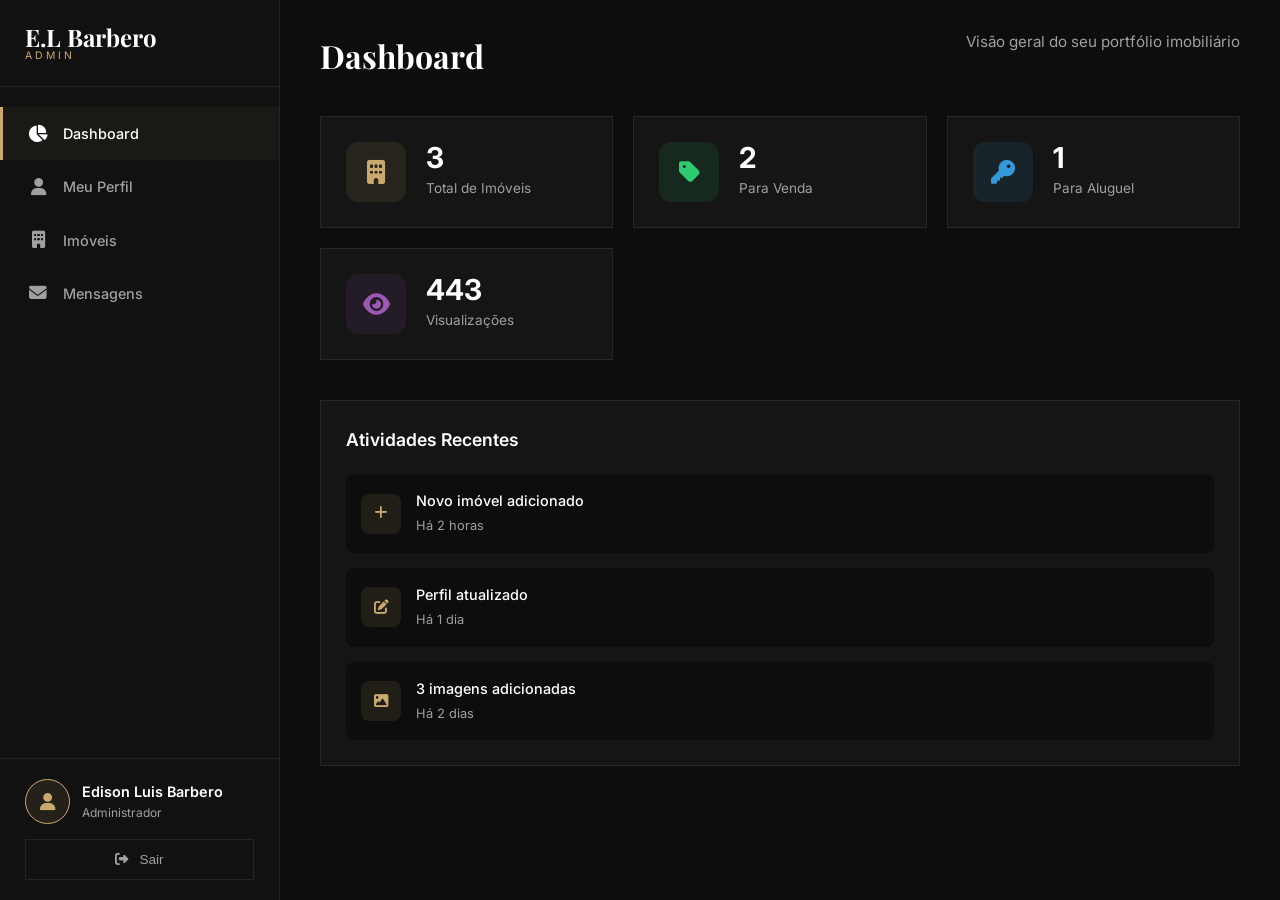
==== adm.html @ b4ef7e0d "Initial commit - E.L Barbero site" ====
<!DOCTYPE html>
<html lang="pt-BR">
<head>
    <meta charset="UTF-8">
    <meta name="viewport" content="width=device-width, initial-scale=1.0">
    <title>Painel Admin | E.L Barbero</title>
    <link rel="preconnect" href="https://fonts.googleapis.com">
    <link rel="preconnect" href="https://fonts.gstatic.com" crossorigin>
    <link href="https://fonts.googleapis.com/css2?family=Playfair+Display:wght@400;500;600;700&family=Inter:wght@300;400;500;600;700&display=swap" rel="stylesheet">
    <link rel="stylesheet" href="https://cdnjs.cloudflare.com/ajax/libs/font-awesome/6.5.1/css/all.min.css">
    <link rel="stylesheet" href="adm-styles.css">
</head>
<body>
    <div class="admin-layout">
        <aside class="sidebar">
            <div class="sidebar-header">
                <a href="../index.html" class="logo" target="_blank">
                    <span class="logo-text">E.L Barbero</span>
                    <span class="logo-sub">Admin</span>
                </a>
            </div>
            <nav class="sidebar-nav">
                <a href="#" class="nav-item active" data-section="dashboard">
                    <i class="fas fa-chart-pie"></i>
                    <span>Dashboard</span>
                </a>
                <a href="#" class="nav-item" data-section="perfil">
                    <i class="fas fa-user"></i>
                    <span>Meu Perfil</span>
                </a>
                <a href="#" class="nav-item" data-section="imoveis">
                    <i class="fas fa-building"></i>
                    <span>Imóveis</span>
                </a>
                <a href="#" class="nav-item" data-section="contato">
                    <i class="fas fa-envelope"></i>
                    <span>Mensagens</span>
                </a>
            </nav>
            <div class="sidebar-footer">
                <div class="user-info">
                    <div class="user-avatar">
                        <i class="fas fa-user"></i>
                    </div>
                    <div class="user-details">
                        <span class="user-name">Edison Luis Barbero</span>
                        <span class="user-role">Administrador</span>
                    </div>
                </div>
                <button class="logout-btn" id="logoutBtn">
                    <i class="fas fa-sign-out-alt"></i>
                    <span>Sair</span>
                </button>
            </div>
        </aside>

        <main class="main-content">
            <!-- Dashboard Section -->
            <section id="dashboard" class="admin-section active">
                <div class="section-header">
                    <h1>Dashboard</h1>
                    <p>Visão geral do seu portfólio imobiliário</p>
                </div>
                <div class="stats-grid">
                    <div class="stat-card">
                        <div class="stat-icon" style="background: rgba(201, 169, 110, 0.1); color: #c9a96e;">
                            <i class="fas fa-building"></i>
                        </div>
                        <div class="stat-info">
                            <span class="stat-value" id="totalImoveis">0</span>
                            <span class="stat-label">Total de Imóveis</span>
                        </div>
                    </div>
                    <div class="stat-card">
                        <div class="stat-icon" style="background: rgba(46, 204, 113, 0.1); color: #2ecc71;">
                            <i class="fas fa-tag"></i>
                        </div>
                        <div class="stat-info">
                            <span class="stat-value" id="imoveisVenda">0</span>
                            <span class="stat-label">Para Venda</span>
                        </div>
                    </div>
                    <div class="stat-card">
                        <div class="stat-icon" style="background: rgba(52, 152, 219, 0.1); color: #3498db;">
                            <i class="fas fa-key"></i>
                        </div>
                        <div class="stat-info">
                            <span class="stat-value" id="imoveisAluguel">0</span>
                            <span class="stat-label">Para Aluguel</span>
                        </div>
                    </div>
                    <div class="stat-card">
                        <div class="stat-icon" style="background: rgba(155, 89, 182, 0.1); color: #9b59b6;">
                            <i class="fas fa-eye"></i>
                        </div>
                        <div class="stat-info">
                            <span class="stat-value" id="totalVisualizacoes">0</span>
                            <span class="stat-label">Visualizações</span>
                        </div>
                    </div>
                </div>
                <div class="recent-activity">
                    <h2>Atividades Recentes</h2>
                    <div class="activity-list" id="activityList">
                        <div class="activity-item">
                            <div class="activity-icon"><i class="fas fa-plus"></i></div>
                            <div class="activity-content">
                                <p>Novo imóvel adicionado</p>
                                <span>Há 2 horas</span>
                            </div>
                        </div>
                        <div class="activity-item">
                            <div class="activity-icon"><i class="fas fa-edit"></i></div>
                            <div class="activity-content">
                                <p>Perfil atualizado</p>
                                <span>Há 1 dia</span>
                            </div>
                        </div>
                        <div class="activity-item">
                            <div class="activity-icon"><i class="fas fa-image"></i></div>
                            <div class="activity-content">
                                <p>3 imagens adicionadas</p>
                                <span>Há 2 dias</span>
                            </div>
                        </div>
                    </div>
                </div>
            </section>

            <!-- Perfil Section -->
            <section id="perfil" class="admin-section">
                <div class="section-header">
                    <h1>Meu Perfil</h1>
                    <p>Gerencie suas informações pessoais</p>
                </div>
                <div class="profile-form-container">
                    <form id="profileForm" class="admin-form">
                        <div class="form-section">
                            <h3>Informações Pessoais</h3>
                            <div class="form-grid">
                                <div class="form-group">
                                    <label for="nome">Nome Completo</label>
                                    <input type="text" id="nome" name="nome" required>
                                </div>
                                <div class="form-group">
                                    <label for="nomeEmpresa">Nome da Empresa</label>
                                    <input type="text" id="nomeEmpresa" name="nomeEmpresa">
                                </div>
                                <div class="form-group">
                                    <label for="creci">CRECI</label>
                                    <input type="text" id="creci" name="creci" required>
                                </div>
                                <div class="form-group">
                                    <label for="cnpj">CNPJ</label>
                                    <input type="text" id="cnpj" name="cnpj">
                                </div>
                            </div>
                        </div>
                        <div class="form-section">
                            <h3>Contato</h3>
                            <div class="form-grid">
                                <div class="form-group">
                                    <label for="telefone">Telefone / WhatsApp</label>
                                    <input type="tel" id="telefone" name="telefone" required>
                                </div>
                                <div class="form-group">
                                    <label for="email">E-mail</label>
                                    <input type="email" id="email" name="email" required>
                                </div>
                                <div class="form-group">
                                    <label for="emailEmpresa">E-mail da Empresa</label>
                                    <input type="email" id="emailEmpresa" name="emailEmpresa">
                                </div>
                                <div class="form-group">
                                    <label for="regiao">Região de Atuação</label>
                                    <input type="text" id="regiao" name="regiao" value="Zona Norte - São Paulo">
                                </div>
                            </div>
                        </div>
                        <div class="form-section">
                            <h3>Redes Sociais</h3>
                            <div class="form-grid">
                                <div class="form-group">
                                    <label for="instagram">Instagram</label>
                                    <input type="text" id="instagram" name="instagram" placeholder="@seuusuario">
                                </div>
                                <div class="form-group">
                                    <label for="facebook">Facebook</label>
                                    <input type="text" id="facebook" name="facebook" placeholder="https://facebook.com/seuusuario">
                                </div>
                            </div>
                        </div>
                        <div class="form-section">
                            <h3>Sobre</h3>
                            <div class="form-group full-width">
                                <label for="sobre">Biografia</label>
                                <textarea id="sobre" name="sobre" rows="5" placeholder="Conte sua história profissional..."></textarea>
                            </div>
                        </div>
                        <div class="form-actions">
                            <button type="submit" class="btn-primary">
                                <i class="fas fa-save"></i>
                                Salvar Alterações
                            </button>
                        </div>
                    </form>
                </div>
            </section>

            <!-- Imóveis Section -->
            <section id="imoveis" class="admin-section">
                <div class="section-header">
                    <div class="header-content">
                        <h1>Imóveis</h1>
                        <p>Gerencie seu catálogo de imóveis</p>
                    </div>
                    <button class="btn-primary" id="addPropertyBtn">
                        <i class="fas fa-plus"></i>
                        Novo Imóvel
                    </button>
                </div>
                
                <div class="filters-bar">
                    <input type="text" id="searchImoveis" placeholder="Buscar imóveis..." class="search-input">
                    <select id="filterTipo" class="filter-select">
                        <option value="">Todos os Tipos</option>
                        <option value="apartamento">Apartamento</option>
                        <option value="casa">Casa</option>
                        <option value="comercial">Comercial</option>
                        <option value="terreno">Terreno</option>
                    </select>
                    <select id="filterTransacao" class="filter-select">
                        <option value="">Todas Transações</option>
                        <option value="venda">Venda</option>
                        <option value="aluguel">Aluguel</option>
                    </select>
                </div>

                <div class="properties-table-container">
                    <table class="properties-table">
                        <thead>
                            <tr>
                                <th>Imagem</th>
                                <th>Título</th>
                                <th>Tipo</th>
                                <th>Transação</th>
                                <th>Valor</th>
                                <th>Status</th>
                                <th>Ações</th>
                            </tr>
                        </thead>
                        <tbody id="propertiesTableBody">
                        </tbody>
                    </table>
                </div>
            </section>

            <!-- Contato Section -->
            <section id="contato" class="admin-section">
                <div class="section-header">
                    <h1>Mensagens</h1>
                    <p>Mensagens recebidas pelo site</p>
                </div>
                <div class="messages-container">
                    <div class="message-list" id="messageList">
                        <div class="empty-state">
                            <i class="fas fa-envelope-open"></i>
                            <p>Nenhuma mensagem recebida ainda</p>
                        </div>
                    </div>
                </div>
            </section>
        </main>
    </div>

    <!-- Property Modal -->
    <div class="modal" id="propertyModal">
        <div class="modal-overlay"></div>
        <div class="modal-content property-modal">
            <div class="modal-header">
                <h2 id="modalTitle">Novo Imóvel</h2>
                <button class="modal-close" id="closePropertyModal">
                    <i class="fas fa-times"></i>
                </button>
            </div>
            <form id="propertyForm" class="property-form">
                <input type="hidden" id="propertyId">
                <div class="form-tabs">
                    <button type="button" class="tab-btn active" data-tab="basico">Dados Básicos</button>
                    <button type="button" class="tab-btn" data-tab="detalhes">Detalhes</button>
                    <button type="button" class="tab-btn" data-tab="imagens">Imagens</button>
                </div>
                
                <div class="tab-content active" id="tab-basico">
                    <div class="form-grid">
                        <div class="form-group full-width">
                            <label for="propertyTitle">Título do Imóvel *</label>
                            <input type="text" id="propertyTitle" required placeholder="Ex: Apartamento Moderno em Santana">
                        </div>
                        <div class="form-group">
                            <label for="propertyType">Tipo *</label>
                            <select id="propertyType" required>
                                <option value="">Selecione...</option>
                                <option value="apartamento">Apartamento</option>
                                <option value="casa">Casa</option>
                                <option value="comercial">Comercial</option>
                                <option value="terreno">Terreno</option>
                            </select>
                        </div>
                        <div class="form-group">
                            <label for="propertyTransaction">Transação *</label>
                            <select id="propertyTransaction" required>
                                <option value="">Selecione...</option>
                                <option value="venda">Venda</option>
                                <option value="aluguel">Aluguel</option>
                            </select>
                        </div>
                        <div class="form-group">
                            <label for="propertyPrice">Valor (R$) *</label>
                            <input type="text" id="propertyPrice" required placeholder="450.000">
                        </div>
                        <div class="form-group">
                            <label for="propertyLocation">Localização *</label>
                            <input type="text" id="propertyLocation" required placeholder="Santana, São Paulo">
                        </div>
                        <div class="form-group">
                            <label for="propertyStatus">Status</label>
                            <select id="propertyStatus">
                                <option value="ativo">Ativo</option>
                                <option value="inativo">Inativo</option>
                                <option value="vendido">Vendido/Alugado</option>
                            </select>
                        </div>
                    </div>
                </div>

                <div class="tab-content" id="tab-detalhes">
                    <div class="form-grid">
                        <div class="form-group">
                            <label for="propertyBedrooms">Quartos</label>
                            <input type="number" id="propertyBedrooms" min="0" value="0">
                        </div>
                        <div class="form-group">
                            <label for="propertyBathrooms">Banheiros</label>
                            <input type="number" id="propertyBathrooms" min="0" value="0">
                        </div>
                        <div class="form-group">
                            <label for="propertySuites">Suítes</label>
                            <input type="number" id="propertySuites" min="0" value="0">
                        </div>
                        <div class="form-group">
                            <label for="propertyGarage">Vagas de Garagem</label>
                            <input type="number" id="propertyGarage" min="0" value="0">
                        </div>
                        <div class="form-group">
                            <label for="propertyArea">Área (m²)</label>
                            <input type="number" id="propertyArea" min="0" placeholder="65">
                        </div>
                        <div class="form-group">
                            <label for="propertyAreaTotal">Área Total (m²)</label>
                            <input type="number" id="propertyAreaTotal" min="0">
                        </div>
                        <div class="form-group">
                            <label for="propertyYear">Ano de Construção</label>
                            <input type="number" id="propertyYear" min="1900" max="2030">
                        </div>
                        <div class="form-group">
                            <label for="propertyCondition">Condição</label>
                            <select id="propertyCondition">
                                <option value="novo">Novo</option>
                                <option value="usado">Usado</option>
                                <option value="reformado">Reformado</option>
                                <option value="obra">Em Obra</option>
                            </select>
                        </div>
                        <div class="form-group full-width">
                            <label for="propertyDescription">Descrição</label>
                            <textarea id="propertyDescription" rows="4" placeholder="Descreva as características do imóvel..."></textarea>
                        </div>
                        <div class="form-group full-width">
                            <label for="propertyFeatures">Comodidades</label>
                            <div class="features-grid">
                                <label class="feature-checkbox">
                                    <input type="checkbox" name="features" value="piscina">
                                    <span>Piscina</span>
                                </label>
                                <label class="feature-checkbox">
                                    <input type="checkbox" name="features" value="churrasqueira">
                                    <span>Churrasqueira</span>
                                </label>
                                <label class="feature-checkbox">
                                    <input type="checkbox" name="features" value="academia">
                                    <span>Academia</span>
                                </label>
                                <label class="feature-checkbox">
                                    <input type="checkbox" name="features" value="portaria24h">
                                    <span>Portaria 24h</span>
                                </label>
                                <label class="feature-checkbox">
                                    <input type="checkbox" name="features" value="elevador">
                                    <span>Elevador</span>
                                </label>
                                <label class="feature-checkbox">
                                    <input type="checkbox" name="features" value="varanda">
                                    <span>Varanda</span>
                                </label>
                                <label class="feature-checkbox">
                                    <input type="checkbox" name="features" value="areaVerde">
                                    <span>Área Verde</span>
                                </label>
                                <label class="feature-checkbox">
                                    <input type="checkbox" name="features" value="playground">
                                    <span>Playground</span>
                                </label>
                            </div>
                        </div>
                    </div>
                </div>

                <div class="tab-content" id="tab-imagens">
                    <div class="image-upload-area">
                        <div class="upload-zone" id="uploadZone">
                            <i class="fas fa-cloud-upload-alt"></i>
                            <p>Arraste imagens aqui ou clique para selecionar</p>
                            <span>PNG, JPG até 5MB cada (máx 10 imagens)</span>
                            <input type="file" id="imageInput" accept="image/*" multiple hidden>
                        </div>
                        <div class="image-preview-grid" id="imagePreviewGrid">
                        </div>
                    </div>
                    <div class="image-url-input">
                        <label>Ou adicione via URL</label>
                        <div class="url-input-group">
                            <input type="url" id="imageUrl" placeholder="https://exemplo.com/imagem.jpg">
                            <button type="button" id="addImageUrl" class="btn-secondary">
                                <i class="fas fa-plus"></i>
                            </button>
                        </div>
                    </div>
                </div>

                <div class="modal-actions">
                    <button type="button" class="btn-secondary" id="cancelProperty">Cancelar</button>
                    <button type="submit" class="btn-primary">
                        <i class="fas fa-save"></i>
                        Salvar Imóvel
                    </button>
                </div>
            </form>
        </div>
    </div>

    <!-- Confirm Delete Modal -->
    <div class="modal" id="deleteModal">
        <div class="modal-overlay"></div>
        <div class="modal-content delete-modal">
            <div class="delete-content">
                <i class="fas fa-exclamation-triangle"></i>
                <h3>Confirmar Exclusão</h3>
                <p>Tem certeza que deseja excluir este imóvel? Esta ação não pode ser desfeita.</p>
                <div class="delete-actions">
                    <button class="btn-secondary" id="cancelDelete">Cancelar</button>
                    <button class="btn-danger" id="confirmDelete">Excluir</button>
                </div>
            </div>
        </div>
    </div>

    <!-- Toast Notification -->
    <div class="toast-container" id="toastContainer"></div>

    <script src="adm-script.js"></script>
</body>
</html>
---- adm-styles.css ----
:root {
    --primary: #1a1a1a;
    --primary-light: #2d2d2d;
    --accent: #c9a96e;
    --accent-light: #dfc08a;
    --accent-dark: #a6884e;
    --text: #ffffff;
    --text-muted: #a0a0a0;
    --text-dark: #1a1a1a;
    --bg-dark: #0d0d0d;
    --bg-sidebar: #111111;
    --bg-card: #151515;
    --bg-card-hover: #1f1f1f;
    --danger: #e74c3c;
    --danger-light: #c0392b;
    --success: #2ecc71;
    --warning: #f39c12;
    --info: #3498db;
    --border: rgba(255, 255, 255, 0.08);
    --shadow: 0 10px 40px rgba(0, 0, 0, 0.3);
    --transition: all 0.3s ease;
    --font-display: 'Playfair Display', Georgia, serif;
    --font-body: 'Inter', -apple-system, sans-serif;
}

*, *::before, *::after {
    margin: 0;
    padding: 0;
    box-sizing: border-box;
}

body {
    font-family: var(--font-body);
    background: var(--bg-dark);
    color: var(--text);
    line-height: 1.6;
    min-height: 100vh;
}

/* Admin Layout */
.admin-layout {
    display: flex;
    min-height: 100vh;
}

/* Sidebar */
.sidebar {
    width: 280px;
    background: var(--bg-sidebar);
    border-right: 1px solid var(--border);
    display: flex;
    flex-direction: column;
    position: fixed;
    top: 0;
    left: 0;
    height: 100vh;
    z-index: 100;
}

.sidebar-header {
    padding: 25px;
    border-bottom: 1px solid var(--border);
}

.logo {
    display: flex;
    flex-direction: column;
    line-height: 1;
    text-decoration: none;
}

.logo-text {
    font-family: var(--font-display);
    font-size: 1.5rem;
    font-weight: 700;
    color: var(--text);
}

.logo-sub {
    font-size: 0.65rem;
    letter-spacing: 3px;
    text-transform: uppercase;
    color: var(--accent);
    margin-top: 2px;
}

.sidebar-nav {
    flex: 1;
    padding: 20px 0;
    overflow-y: auto;
}

.nav-item {
    display: flex;
    align-items: center;
    gap: 15px;
    padding: 15px 25px;
    color: var(--text-muted);
    text-decoration: none;
    transition: var(--transition);
    border-left: 3px solid transparent;
}

.nav-item:hover, .nav-item.active {
    background: rgba(201, 169, 110, 0.05);
    color: var(--text);
    border-left-color: var(--accent);
}

.nav-item i {
    width: 20px;
    text-align: center;
    font-size: 1.1rem;
}

.nav-item span {
    font-size: 0.9rem;
    font-weight: 500;
}

.sidebar-footer {
    padding: 20px 25px;
    border-top: 1px solid var(--border);
}

.user-info {
    display: flex;
    align-items: center;
    gap: 12px;
    margin-bottom: 15px;
}

.user-avatar {
    width: 45px;
    height: 45px;
    background: rgba(201, 169, 110, 0.1);
    border: 1px solid var(--accent);
    border-radius: 50%;
    display: flex;
    align-items: center;
    justify-content: center;
    color: var(--accent);
    font-size: 1.1rem;
}

.user-details {
    display: flex;
    flex-direction: column;
}

.user-name {
    font-size: 0.9rem;
    font-weight: 600;
    color: var(--text);
}

.user-role {
    font-size: 0.75rem;
    color: var(--text-muted);
}

.logout-btn {
    width: 100%;
    display: flex;
    align-items: center;
    justify-content: center;
    gap: 10px;
    padding: 12px;
    background: transparent;
    border: 1px solid var(--border);
    color: var(--text-muted);
    font-size: 0.85rem;
    cursor: pointer;
    transition: var(--transition);
}

.logout-btn:hover {
    background: var(--danger);
    border-color: var(--danger);
    color: white;
}

/* Main Content */
.main-content {
    flex: 1;
    margin-left: 280px;
    padding: 30px 40px;
    min-height: 100vh;
}

.admin-section {
    display: none;
    animation: fadeIn 0.3s ease;
}

.admin-section.active {
    display: block;
}

@keyframes fadeIn {
    from { opacity: 0; transform: translateY(10px); }
    to { opacity: 1; transform: translateY(0); }
}

.section-header {
    display: flex;
    justify-content: space-between;
    align-items: flex-start;
    margin-bottom: 30px;
    flex-wrap: wrap;
    gap: 20px;
}

.section-header h1 {
    font-family: var(--font-display);
    font-size: 2rem;
    margin-bottom: 5px;
}

.section-header p {
    color: var(--text-muted);
    font-size: 0.95rem;
}

.header-content {
    display: flex;
    flex-direction: column;
}

/* Buttons */
.btn-primary {
    display: inline-flex;
    align-items: center;
    gap: 10px;
    padding: 14px 24px;
    background: var(--accent);
    color: var(--text-dark);
    font-weight: 600;
    font-size: 0.9rem;
    border: none;
    cursor: pointer;
    transition: var(--transition);
}

.btn-primary:hover {
    background: var(--accent-light);
    transform: translateY(-2px);
}

.btn-secondary {
    display: inline-flex;
    align-items: center;
    gap: 10px;
    padding: 14px 24px;
    background: transparent;
    border: 1px solid var(--border);
    color: var(--text);
    font-weight: 500;
    font-size: 0.9rem;
    cursor: pointer;
    transition: var(--transition);
}

.btn-secondary:hover {
    border-color: var(--accent);
    color: var(--accent);
}

.btn-danger {
    display: inline-flex;
    align-items: center;
    gap: 10px;
    padding: 14px 24px;
    background: var(--danger);
    color: white;
    font-weight: 600;
    font-size: 0.9rem;
    border: none;
    cursor: pointer;
    transition: var(--transition);
}

.btn-danger:hover {
    background: var(--danger-light);
}

/* Stats Grid */
.stats-grid {
    display: grid;
    grid-template-columns: repeat(auto-fit, minmax(240px, 1fr));
    gap: 20px;
    margin-bottom: 40px;
}

.stat-card {
    background: var(--bg-card);
    border: 1px solid var(--border);
    padding: 25px;
    display: flex;
    align-items: center;
    gap: 20px;
    transition: var(--transition);
}

.stat-card:hover {
    border-color: rgba(201, 169, 110, 0.3);
    transform: translateY(-3px);
}

.stat-icon {
    width: 60px;
    height: 60px;
    border-radius: 12px;
    display: flex;
    align-items: center;
    justify-content: center;
    font-size: 1.5rem;
}

.stat-info {
    display: flex;
    flex-direction: column;
}

.stat-value {
    font-size: 1.8rem;
    font-weight: 700;
    color: var(--text);
    line-height: 1;
}

.stat-label {
    font-size: 0.85rem;
    color: var(--text-muted);
    margin-top: 5px;
}

/* Activity */
.recent-activity {
    background: var(--bg-card);
    border: 1px solid var(--border);
    padding: 25px;
}

.recent-activity h2 {
    font-size: 1.1rem;
    margin-bottom: 20px;
    font-family: var(--font-body);
    font-weight: 600;
}

.activity-list {
    display: flex;
    flex-direction: column;
    gap: 15px;
}

.activity-item {
    display: flex;
    align-items: center;
    gap: 15px;
    padding: 15px;
    background: var(--bg-dark);
    border-radius: 8px;
}

.activity-icon {
    width: 40px;
    height: 40px;
    background: rgba(201, 169, 110, 0.1);
    border-radius: 8px;
    display: flex;
    align-items: center;
    justify-content: center;
    color: var(--accent);
    font-size: 0.9rem;
}

.activity-content p {
    font-size: 0.9rem;
    font-weight: 500;
    color: var(--text);
}

.activity-content span {
    font-size: 0.8rem;
    color: var(--text-muted);
}

/* Profile Form */
.profile-form-container {
    background: var(--bg-card);
    border: 1px solid var(--border);
    padding: 30px;
}

.admin-form {
    display: flex;
    flex-direction: column;
    gap: 30px;
}

.form-section h3 {
    font-size: 1rem;
    font-weight: 600;
    color: var(--accent);
    margin-bottom: 20px;
    padding-bottom: 10px;
    border-bottom: 1px solid var(--border);
    font-family: var(--font-body);
}

.form-grid {
    display: grid;
    grid-template-columns: repeat(auto-fit, minmax(250px, 1fr));
    gap: 20px;
}

.form-group {
    display: flex;
    flex-direction: column;
    gap: 8px;
}

.form-group.full-width {
    grid-column: 1 / -1;
}

.form-group label {
    font-size: 0.85rem;
    font-weight: 500;
    color: var(--text-muted);
}

.form-group input,
.form-group select,
.form-group textarea {
    padding: 14px 16px;
    background: var(--bg-dark);
    border: 1px solid var(--border);
    color: var(--text);
    font-family: var(--font-body);
    font-size: 0.95rem;
    transition: var(--transition);
}

.form-group input:focus,
.form-group select:focus,
.form-group textarea:focus {
    outline: none;
    border-color: var(--accent);
}

.form-group input::placeholder,
.form-group textarea::placeholder {
    color: var(--text-muted);
}

.form-group select {
    cursor: pointer;
    appearance: none;
    background-image: url("data:image/svg+xml,%3Csvg xmlns='http://www.w3.org/2000/svg' width='12' height='12' fill='%23a0a0a0' viewBox='0 0 16 16'%3E%3Cpath d='M8 11L3 6h10l-5 5z'/%3E%3C/svg%3E");
    background-repeat: no-repeat;
    background-position: right 16px center;
}

.form-group select option {
    background: var(--bg-dark);
    color: var(--text);
}

.form-actions {
    display: flex;
    justify-content: flex-end;
    padding-top: 20px;
    border-top: 1px solid var(--border);
}

/* Properties Table */
.filters-bar {
    display: flex;
    gap: 15px;
    margin-bottom: 25px;
    flex-wrap: wrap;
}

.search-input {
    flex: 1;
    min-width: 200px;
    padding: 12px 16px;
    background: var(--bg-card);
    border: 1px solid var(--border);
    color: var(--text);
    font-size: 0.9rem;
}

.search-input:focus {
    outline: none;
    border-color: var(--accent);
}

.filter-select {
    padding: 12px 16px;
    background: var(--bg-card);
    border: 1px solid var(--border);
    color: var(--text);
    font-size: 0.9rem;
    cursor: pointer;
    min-width: 150px;
}

.filter-select:focus {
    outline: none;
    border-color: var(--accent);
}

.properties-table-container {
    background: var(--bg-card);
    border: 1px solid var(--border);
    overflow-x: auto;
}

.properties-table {
    width: 100%;
    border-collapse: collapse;
}

.properties-table th,
.properties-table td {
    padding: 16px 20px;
    text-align: left;
    border-bottom: 1px solid var(--border);
}

.properties-table th {
    font-size: 0.75rem;
    font-weight: 600;
    text-transform: uppercase;
    letter-spacing: 1px;
    color: var(--text-muted);
    background: var(--bg-dark);
}

.properties-table tr:hover {
    background: rgba(201, 169, 110, 0.02);
}

.property-img-thumb {
    width: 60px;
    height: 45px;
    object-fit: cover;
    border-radius: 4px;
}

.status-badge {
    display: inline-block;
    padding: 5px 12px;
    font-size: 0.75rem;
    font-weight: 600;
    border-radius: 20px;
    text-transform: uppercase;
}

.status-badge.ativo {
    background: rgba(46, 204, 113, 0.1);
    color: var(--success);
}

.status-badge.inativo {
    background: rgba(149, 165, 166, 0.1);
    color: #95a5a6;
}

.status-badge.vendido {
    background: rgba(52, 152, 219, 0.1);
    color: var(--info);
}

.type-badge {
    font-size: 0.8rem;
    color: var(--text-muted);
    text-transform: capitalize;
}

.action-btns {
    display: flex;
    gap: 8px;
}

.action-btn {
    width: 35px;
    height: 35px;
    border: 1px solid var(--border);
    background: transparent;
    color: var(--text-muted);
    cursor: pointer;
    transition: var(--transition);
    display: flex;
    align-items: center;
    justify-content: center;
    font-size: 0.85rem;
}

.action-btn:hover {
    border-color: var(--accent);
    color: var(--accent);
}

.action-btn.delete:hover {
    border-color: var(--danger);
    color: var(--danger);
}

/* Messages */
.messages-container {
    background: var(--bg-card);
    border: 1px solid var(--border);
    min-height: 400px;
}

.empty-state {
    display: flex;
    flex-direction: column;
    align-items: center;
    justify-content: center;
    height: 300px;
    color: var(--text-muted);
}

.empty-state i {
    font-size: 3rem;
    margin-bottom: 15px;
    opacity: 0.3;
}

/* Modal */
.modal {
    position: fixed;
    top: 0;
    left: 0;
    width: 100%;
    height: 100%;
    z-index: 1000;
    display: flex;
    align-items: center;
    justify-content: center;
    opacity: 0;
    visibility: hidden;
    transition: var(--transition);
}

.modal.active {
    opacity: 1;
    visibility: visible;
}

.modal-overlay {
    position: absolute;
    top: 0;
    left: 0;
    width: 100%;
    height: 100%;
    background: rgba(0, 0, 0, 0.8);
    backdrop-filter: blur(5px);
}

.modal-content {
    position: relative;
    background: var(--bg-card);
    border: 1px solid var(--border);
    max-width: 800px;
    width: 90%;
    max-height: 90vh;
    overflow-y: auto;
    transform: scale(0.9);
    transition: var(--transition);
}

.modal.active .modal-content {
    transform: scale(1);
}

.modal-header {
    display: flex;
    justify-content: space-between;
    align-items: center;
    padding: 25px 30px;
    border-bottom: 1px solid var(--border);
}

.modal-header h2 {
    font-size: 1.3rem;
    font-family: var(--font-body);
    font-weight: 600;
}

.modal-close {
    width: 40px;
    height: 40px;
    background: transparent;
    border: 1px solid var(--border);
    color: var(--text-muted);
    cursor: pointer;
    transition: var(--transition);
}

.modal-close:hover {
    border-color: var(--danger);
    color: var(--danger);
}

/* Form Tabs */
.property-form {
    padding: 30px;
}

.form-tabs {
    display: flex;
    gap: 10px;
    margin-bottom: 30px;
    border-bottom: 1px solid var(--border);
    padding-bottom: 15px;
}

.tab-btn {
    padding: 10px 20px;
    background: transparent;
    border: none;
    color: var(--text-muted);
    font-size: 0.9rem;
    cursor: pointer;
    transition: var(--transition);
    border-bottom: 2px solid transparent;
    margin-bottom: -16px;
}

.tab-btn:hover {
    color: var(--text);
}

.tab-btn.active {
    color: var(--accent);
    border-bottom-color: var(--accent);
}

.tab-content {
    display: none;
}

.tab-content.active {
    display: block;
    animation: fadeIn 0.3s ease;
}

/* Image Upload */
.image-upload-area {
    margin-bottom: 20px;
}

.upload-zone {
    border: 2px dashed var(--border);
    padding: 40px;
    text-align: center;
    cursor: pointer;
    transition: var(--transition);
}

.upload-zone:hover, .upload-zone.dragover {
    border-color: var(--accent);
    background: rgba(201, 169, 110, 0.05);
}

.upload-zone i {
    font-size: 2.5rem;
    color: var(--accent);
    margin-bottom: 15px;
}

.upload-zone p {
    font-size: 0.95rem;
    color: var(--text);
    margin-bottom: 5px;
}

.upload-zone span {
    font-size: 0.8rem;
    color: var(--text-muted);
}

.image-preview-grid {
    display: grid;
    grid-template-columns: repeat(auto-fill, minmax(120px, 1fr));
    gap: 15px;
    margin-top: 20px;
}

.image-preview-item {
    position: relative;
    aspect-ratio: 1;
    border-radius: 8px;
    overflow: hidden;
}

.image-preview-item img {
    width: 100%;
    height: 100%;
    object-fit: cover;
}

.image-preview-item .remove-image {
    position: absolute;
    top: 5px;
    right: 5px;
    width: 25px;
    height: 25px;
    background: var(--danger);
    border: none;
    color: white;
    cursor: pointer;
    border-radius: 50%;
    font-size: 0.7rem;
}

.image-url-input {
    margin-top: 20px;
}

.image-url-input label {
    display: block;
    font-size: 0.85rem;
    color: var(--text-muted);
    margin-bottom: 10px;
}

.url-input-group {
    display: flex;
    gap: 10px;
}

.url-input-group input {
    flex: 1;
    padding: 12px 16px;
    background: var(--bg-dark);
    border: 1px solid var(--border);
    color: var(--text);
    font-size: 0.9rem;
}

.url-input-group input:focus {
    outline: none;
    border-color: var(--accent);
}

/* Features Grid */
.features-grid {
    display: grid;
    grid-template-columns: repeat(auto-fill, minmax(150px, 1fr));
    gap: 12px;
}

.feature-checkbox {
    display: flex;
    align-items: center;
    gap: 10px;
    cursor: pointer;
    padding: 10px;
    background: var(--bg-dark);
    border: 1px solid var(--border);
    transition: var(--transition);
}

.feature-checkbox:hover {
    border-color: var(--accent);
}

.feature-checkbox input {
    accent-color: var(--accent);
}

.feature-checkbox span {
    font-size: 0.85rem;
    color: var(--text-muted);
}

.modal-actions {
    display: flex;
    justify-content: flex-end;
    gap: 15px;
    margin-top: 30px;
    padding-top: 20px;
    border-top: 1px solid var(--border);
}

/* Delete Modal */
.delete-modal {
    max-width: 400px;
    text-align: center;
    padding: 40px;
}

.delete-content i {
    font-size: 3rem;
    color: var(--danger);
    margin-bottom: 20px;
}

.delete-content h3 {
    font-size: 1.3rem;
    margin-bottom: 10px;
    font-family: var(--font-body);
}

.delete-content p {
    color: var(--text-muted);
    margin-bottom: 25px;
}

.delete-actions {
    display: flex;
    gap: 15px;
    justify-content: center;
}

/* Toast */
.toast-container {
    position: fixed;
    top: 20px;
    right: 20px;
    z-index: 2000;
    display: flex;
    flex-direction: column;
    gap: 10px;
}

.toast {
    display: flex;
    align-items: center;
    gap: 12px;
    padding: 16px 20px;
    background: var(--bg-card);
    border: 1px solid var(--border);
    border-left: 4px solid var(--accent);
    min-width: 300px;
    animation: slideIn 0.3s ease;
}

@keyframes slideIn {
    from { transform: translateX(100%); opacity: 0; }
    to { transform: translateX(0); opacity: 1; }
}

.toast.success {
    border-left-color: var(--success);
}

.toast.error {
    border-left-color: var(--danger);
}

.toast.warning {
    border-left-color: var(--warning);
}

.toast i {
    font-size: 1.2rem;
}

.toast.success i { color: var(--success); }
.toast.error i { color: var(--danger); }
.toast.warning i { color: var(--warning); }

.toast p {
    flex: 1;
    font-size: 0.9rem;
}

.toast .close-toast {
    background: none;
    border: none;
    color: var(--text-muted);
    cursor: pointer;
    font-size: 0.9rem;
}

/* Responsive */
@media (max-width: 1024px) {
    .sidebar {
        width: 80px;
    }
    
    .sidebar-header {
        padding: 20px;
    }
    
    .logo-text {
        font-size: 1.2rem;
    }
    
    .logo-sub {
        display: none;
    }
    
    .nav-item span {
        display: none;
    }
    
    .nav-item {
        justify-content: center;
        padding: 15px;
    }
    
    .user-details, .logout-btn span {
        display: none;
    }
    
    .user-info, .logout-btn {
        justify-content: center;
    }
    
    .main-content {
        margin-left: 80px;
        padding: 20px;
    }
}

@media (max-width: 768px) {
    .sidebar {
        transform: translateX(-100%);
    }
    
    .sidebar.active {
        transform: translateX(0);
    }
    
    .main-content {
        margin-left: 0;
    }
    
    .stats-grid {
        grid-template-columns: 1fr;
    }
    
    .form-tabs {
        flex-wrap: wrap;
    }
    
    .features-grid {
        grid-template-columns: 1fr;
    }
}
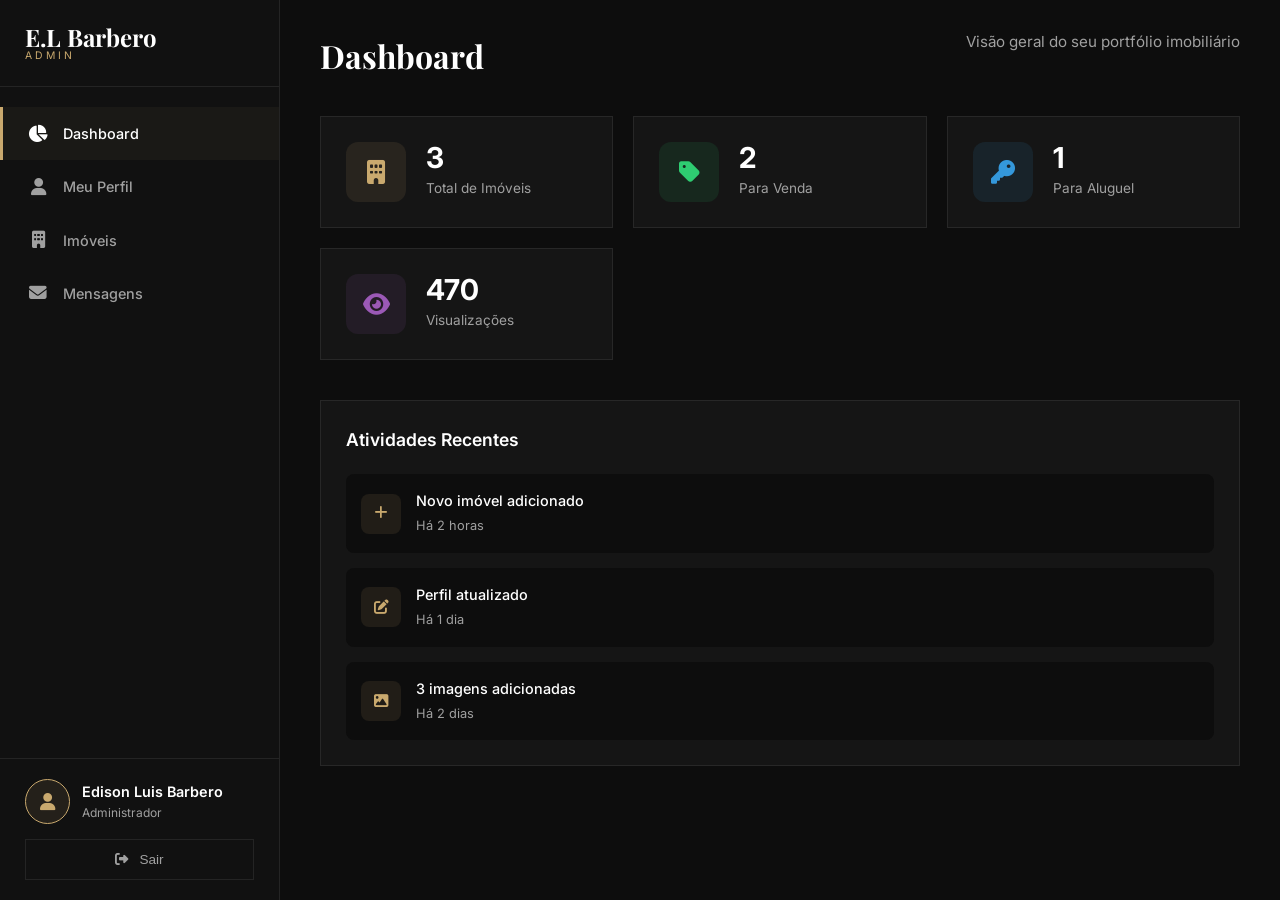
==== commit 5e6b0c5d: "Organização das pastas e arquivos" ====
--- a/adm.html
+++ b/adm.html
@@ -8,7 +8,7 @@
     <link rel="preconnect" href="https://fonts.gstatic.com" crossorigin>
     <link href="https://fonts.googleapis.com/css2?family=Playfair+Display:wght@400;500;600;700&family=Inter:wght@300;400;500;600;700&display=swap" rel="stylesheet">
     <link rel="stylesheet" href="https://cdnjs.cloudflare.com/ajax/libs/font-awesome/6.5.1/css/all.min.css">
-    <link rel="stylesheet" href="adm-styles.css">
+    <link rel="stylesheet" href="css/adm-styles.css">
 </head>
 <body>
     <div class="admin-layout">
@@ -469,6 +469,6 @@
     <!-- Toast Notification -->
     <div class="toast-container" id="toastContainer"></div>
 
-    <script src="adm-script.js"></script>
+    <script src="js/adm-script.js"></script>
 </body>
 </html>
--- a/css/adm-styles.css
+++ b/css/adm-styles.css
@@ -0,0 +1,1050 @@
+:root {
+    --primary: #1a1a1a;
+    --primary-light: #2d2d2d;
+    --accent: #c9a96e;
+    --accent-light: #dfc08a;
+    --accent-dark: #a6884e;
+    --text: #ffffff;
+    --text-muted: #a0a0a0;
+    --text-dark: #1a1a1a;
+    --bg-dark: #0d0d0d;
+    --bg-sidebar: #111111;
+    --bg-card: #151515;
+    --bg-card-hover: #1f1f1f;
+    --danger: #e74c3c;
+    --danger-light: #c0392b;
+    --success: #2ecc71;
+    --warning: #f39c12;
+    --info: #3498db;
+    --border: rgba(255, 255, 255, 0.08);
+    --shadow: 0 10px 40px rgba(0, 0, 0, 0.3);
+    --transition: all 0.3s ease;
+    --font-display: 'Playfair Display', Georgia, serif;
+    --font-body: 'Inter', -apple-system, sans-serif;
+}
+
+*, *::before, *::after {
+    margin: 0;
+    padding: 0;
+    box-sizing: border-box;
+}
+
+body {
+    font-family: var(--font-body);
+    background: var(--bg-dark);
+    color: var(--text);
+    line-height: 1.6;
+    min-height: 100vh;
+}
+
+/* Admin Layout */
+.admin-layout {
+    display: flex;
+    min-height: 100vh;
+}
+
+/* Sidebar */
+.sidebar {
+    width: 280px;
+    background: var(--bg-sidebar);
+    border-right: 1px solid var(--border);
+    display: flex;
+    flex-direction: column;
+    position: fixed;
+    top: 0;
+    left: 0;
+    height: 100vh;
+    z-index: 100;
+}
+
+.sidebar-header {
+    padding: 25px;
+    border-bottom: 1px solid var(--border);
+}
+
+.logo {
+    display: flex;
+    flex-direction: column;
+    line-height: 1;
+    text-decoration: none;
+}
+
+.logo-text {
+    font-family: var(--font-display);
+    font-size: 1.5rem;
+    font-weight: 700;
+    color: var(--text);
+}
+
+.logo-sub {
+    font-size: 0.65rem;
+    letter-spacing: 3px;
+    text-transform: uppercase;
+    color: var(--accent);
+    margin-top: 2px;
+}
+
+.sidebar-nav {
+    flex: 1;
+    padding: 20px 0;
+    overflow-y: auto;
+}
+
+.nav-item {
+    display: flex;
+    align-items: center;
+    gap: 15px;
+    padding: 15px 25px;
+    color: var(--text-muted);
+    text-decoration: none;
+    transition: var(--transition);
+    border-left: 3px solid transparent;
+}
+
+.nav-item:hover, .nav-item.active {
+    background: rgba(201, 169, 110, 0.05);
+    color: var(--text);
+    border-left-color: var(--accent);
+}
+
+.nav-item i {
+    width: 20px;
+    text-align: center;
+    font-size: 1.1rem;
+}
+
+.nav-item span {
+    font-size: 0.9rem;
+    font-weight: 500;
+}
+
+.sidebar-footer {
+    padding: 20px 25px;
+    border-top: 1px solid var(--border);
+}
+
+.user-info {
+    display: flex;
+    align-items: center;
+    gap: 12px;
+    margin-bottom: 15px;
+}
+
+.user-avatar {
+    width: 45px;
+    height: 45px;
+    background: rgba(201, 169, 110, 0.1);
+    border: 1px solid var(--accent);
+    border-radius: 50%;
+    display: flex;
+    align-items: center;
+    justify-content: center;
+    color: var(--accent);
+    font-size: 1.1rem;
+}
+
+.user-details {
+    display: flex;
+    flex-direction: column;
+}
+
+.user-name {
+    font-size: 0.9rem;
+    font-weight: 600;
+    color: var(--text);
+}
+
+.user-role {
+    font-size: 0.75rem;
+    color: var(--text-muted);
+}
+
+.logout-btn {
+    width: 100%;
+    display: flex;
+    align-items: center;
+    justify-content: center;
+    gap: 10px;
+    padding: 12px;
+    background: transparent;
+    border: 1px solid var(--border);
+    color: var(--text-muted);
+    font-size: 0.85rem;
+    cursor: pointer;
+    transition: var(--transition);
+}
+
+.logout-btn:hover {
+    background: var(--danger);
+    border-color: var(--danger);
+    color: white;
+}
+
+/* Main Content */
+.main-content {
+    flex: 1;
+    margin-left: 280px;
+    padding: 30px 40px;
+    min-height: 100vh;
+}
+
+.admin-section {
+    display: none;
+    animation: fadeIn 0.3s ease;
+}
+
+.admin-section.active {
+    display: block;
+}
+
+@keyframes fadeIn {
+    from { opacity: 0; transform: translateY(10px); }
+    to { opacity: 1; transform: translateY(0); }
+}
+
+.section-header {
+    display: flex;
+    justify-content: space-between;
+    align-items: flex-start;
+    margin-bottom: 30px;
+    flex-wrap: wrap;
+    gap: 20px;
+}
+
+.section-header h1 {
+    font-family: var(--font-display);
+    font-size: 2rem;
+    margin-bottom: 5px;
+}
+
+.section-header p {
+    color: var(--text-muted);
+    font-size: 0.95rem;
+}
+
+.header-content {
+    display: flex;
+    flex-direction: column;
+}
+
+/* Buttons */
+.btn-primary {
+    display: inline-flex;
+    align-items: center;
+    gap: 10px;
+    padding: 14px 24px;
+    background: var(--accent);
+    color: var(--text-dark);
+    font-weight: 600;
+    font-size: 0.9rem;
+    border: none;
+    cursor: pointer;
+    transition: var(--transition);
+}
+
+.btn-primary:hover {
+    background: var(--accent-light);
+    transform: translateY(-2px);
+}
+
+.btn-secondary {
+    display: inline-flex;
+    align-items: center;
+    gap: 10px;
+    padding: 14px 24px;
+    background: transparent;
+    border: 1px solid var(--border);
+    color: var(--text);
+    font-weight: 500;
+    font-size: 0.9rem;
+    cursor: pointer;
+    transition: var(--transition);
+}
+
+.btn-secondary:hover {
+    border-color: var(--accent);
+    color: var(--accent);
+}
+
+.btn-danger {
+    display: inline-flex;
+    align-items: center;
+    gap: 10px;
+    padding: 14px 24px;
+    background: var(--danger);
+    color: white;
+    font-weight: 600;
+    font-size: 0.9rem;
+    border: none;
+    cursor: pointer;
+    transition: var(--transition);
+}
+
+.btn-danger:hover {
+    background: var(--danger-light);
+}
+
+/* Stats Grid */
+.stats-grid {
+    display: grid;
+    grid-template-columns: repeat(auto-fit, minmax(240px, 1fr));
+    gap: 20px;
+    margin-bottom: 40px;
+}
+
+.stat-card {
+    background: var(--bg-card);
+    border: 1px solid var(--border);
+    padding: 25px;
+    display: flex;
+    align-items: center;
+    gap: 20px;
+    transition: var(--transition);
+}
+
+.stat-card:hover {
+    border-color: rgba(201, 169, 110, 0.3);
+    transform: translateY(-3px);
+}
+
+.stat-icon {
+    width: 60px;
+    height: 60px;
+    border-radius: 12px;
+    display: flex;
+    align-items: center;
+    justify-content: center;
+    font-size: 1.5rem;
+}
+
+.stat-info {
+    display: flex;
+    flex-direction: column;
+}
+
+.stat-value {
+    font-size: 1.8rem;
+    font-weight: 700;
+    color: var(--text);
+    line-height: 1;
+}
+
+.stat-label {
+    font-size: 0.85rem;
+    color: var(--text-muted);
+    margin-top: 5px;
+}
+
+/* Activity */
+.recent-activity {
+    background: var(--bg-card);
+    border: 1px solid var(--border);
+    padding: 25px;
+}
+
+.recent-activity h2 {
+    font-size: 1.1rem;
+    margin-bottom: 20px;
+    font-family: var(--font-body);
+    font-weight: 600;
+}
+
+.activity-list {
+    display: flex;
+    flex-direction: column;
+    gap: 15px;
+}
+
+.activity-item {
+    display: flex;
+    align-items: center;
+    gap: 15px;
+    padding: 15px;
+    background: var(--bg-dark);
+    border-radius: 8px;
+}
+
+.activity-icon {
+    width: 40px;
+    height: 40px;
+    background: rgba(201, 169, 110, 0.1);
+    border-radius: 8px;
+    display: flex;
+    align-items: center;
+    justify-content: center;
+    color: var(--accent);
+    font-size: 0.9rem;
+}
+
+.activity-content p {
+    font-size: 0.9rem;
+    font-weight: 500;
+    color: var(--text);
+}
+
+.activity-content span {
+    font-size: 0.8rem;
+    color: var(--text-muted);
+}
+
+/* Profile Form */
+.profile-form-container {
+    background: var(--bg-card);
+    border: 1px solid var(--border);
+    padding: 30px;
+}
+
+.admin-form {
+    display: flex;
+    flex-direction: column;
+    gap: 30px;
+}
+
+.form-section h3 {
+    font-size: 1rem;
+    font-weight: 600;
+    color: var(--accent);
+    margin-bottom: 20px;
+    padding-bottom: 10px;
+    border-bottom: 1px solid var(--border);
+    font-family: var(--font-body);
+}
+
+.form-grid {
+    display: grid;
+    grid-template-columns: repeat(auto-fit, minmax(250px, 1fr));
+    gap: 20px;
+}
+
+.form-group {
+    display: flex;
+    flex-direction: column;
+    gap: 8px;
+}
+
+.form-group.full-width {
+    grid-column: 1 / -1;
+}
+
+.form-group label {
+    font-size: 0.85rem;
+    font-weight: 500;
+    color: var(--text-muted);
+}
+
+.form-group input,
+.form-group select,
+.form-group textarea {
+    padding: 14px 16px;
+    background: var(--bg-dark);
+    border: 1px solid var(--border);
+    color: var(--text);
+    font-family: var(--font-body);
+    font-size: 0.95rem;
+    transition: var(--transition);
+}
+
+.form-group input:focus,
+.form-group select:focus,
+.form-group textarea:focus {
+    outline: none;
+    border-color: var(--accent);
+}
+
+.form-group input::placeholder,
+.form-group textarea::placeholder {
+    color: var(--text-muted);
+}
+
+.form-group select {
+    cursor: pointer;
+    appearance: none;
+    background-image: url("data:image/svg+xml,%3Csvg xmlns='http://www.w3.org/2000/svg' width='12' height='12' fill='%23a0a0a0' viewBox='0 0 16 16'%3E%3Cpath d='M8 11L3 6h10l-5 5z'/%3E%3C/svg%3E");
+    background-repeat: no-repeat;
+    background-position: right 16px center;
+}
+
+.form-group select option {
+    background: var(--bg-dark);
+    color: var(--text);
+}
+
+.form-actions {
+    display: flex;
+    justify-content: flex-end;
+    padding-top: 20px;
+    border-top: 1px solid var(--border);
+}
+
+/* Properties Table */
+.filters-bar {
+    display: flex;
+    gap: 15px;
+    margin-bottom: 25px;
+    flex-wrap: wrap;
+}
+
+.search-input {
+    flex: 1;
+    min-width: 200px;
+    padding: 12px 16px;
+    background: var(--bg-card);
+    border: 1px solid var(--border);
+    color: var(--text);
+    font-size: 0.9rem;
+}
+
+.search-input:focus {
+    outline: none;
+    border-color: var(--accent);
+}
+
+.filter-select {
+    padding: 12px 16px;
+    background: var(--bg-card);
+    border: 1px solid var(--border);
+    color: var(--text);
+    font-size: 0.9rem;
+    cursor: pointer;
+    min-width: 150px;
+}
+
+.filter-select:focus {
+    outline: none;
+    border-color: var(--accent);
+}
+
+.properties-table-container {
+    background: var(--bg-card);
+    border: 1px solid var(--border);
+    overflow-x: auto;
+}
+
+.properties-table {
+    width: 100%;
+    border-collapse: collapse;
+}
+
+.properties-table th,
+.properties-table td {
+    padding: 16px 20px;
+    text-align: left;
+    border-bottom: 1px solid var(--border);
+}
+
+.properties-table th {
+    font-size: 0.75rem;
+    font-weight: 600;
+    text-transform: uppercase;
+    letter-spacing: 1px;
+    color: var(--text-muted);
+    background: var(--bg-dark);
+}
+
+.properties-table tr:hover {
+    background: rgba(201, 169, 110, 0.02);
+}
+
+.property-img-thumb {
+    width: 60px;
+    height: 45px;
+    object-fit: cover;
+    border-radius: 4px;
+}
+
+.status-badge {
+    display: inline-block;
+    padding: 5px 12px;
+    font-size: 0.75rem;
+    font-weight: 600;
+    border-radius: 20px;
+    text-transform: uppercase;
+}
+
+.status-badge.ativo {
+    background: rgba(46, 204, 113, 0.1);
+    color: var(--success);
+}
+
+.status-badge.inativo {
+    background: rgba(149, 165, 166, 0.1);
+    color: #95a5a6;
+}
+
+.status-badge.vendido {
+    background: rgba(52, 152, 219, 0.1);
+    color: var(--info);
+}
+
+.type-badge {
+    font-size: 0.8rem;
+    color: var(--text-muted);
+    text-transform: capitalize;
+}
+
+.action-btns {
+    display: flex;
+    gap: 8px;
+}
+
+.action-btn {
+    width: 35px;
+    height: 35px;
+    border: 1px solid var(--border);
+    background: transparent;
+    color: var(--text-muted);
+    cursor: pointer;
+    transition: var(--transition);
+    display: flex;
+    align-items: center;
+    justify-content: center;
+    font-size: 0.85rem;
+}
+
+.action-btn:hover {
+    border-color: var(--accent);
+    color: var(--accent);
+}
+
+.action-btn.delete:hover {
+    border-color: var(--danger);
+    color: var(--danger);
+}
+
+/* Messages */
+.messages-container {
+    background: var(--bg-card);
+    border: 1px solid var(--border);
+    min-height: 400px;
+}
+
+.empty-state {
+    display: flex;
+    flex-direction: column;
+    align-items: center;
+    justify-content: center;
+    height: 300px;
+    color: var(--text-muted);
+}
+
+.empty-state i {
+    font-size: 3rem;
+    margin-bottom: 15px;
+    opacity: 0.3;
+}
+
+/* Modal */
+.modal {
+    position: fixed;
+    top: 0;
+    left: 0;
+    width: 100%;
+    height: 100%;
+    z-index: 1000;
+    display: flex;
+    align-items: center;
+    justify-content: center;
+    opacity: 0;
+    visibility: hidden;
+    transition: var(--transition);
+}
+
+.modal.active {
+    opacity: 1;
+    visibility: visible;
+}
+
+.modal-overlay {
+    position: absolute;
+    top: 0;
+    left: 0;
+    width: 100%;
+    height: 100%;
+    background: rgba(0, 0, 0, 0.8);
+    backdrop-filter: blur(5px);
+}
+
+.modal-content {
+    position: relative;
+    background: var(--bg-card);
+    border: 1px solid var(--border);
+    max-width: 800px;
+    width: 90%;
+    max-height: 90vh;
+    overflow-y: auto;
+    transform: scale(0.9);
+    transition: var(--transition);
+}
+
+.modal.active .modal-content {
+    transform: scale(1);
+}
+
+.modal-header {
+    display: flex;
+    justify-content: space-between;
+    align-items: center;
+    padding: 25px 30px;
+    border-bottom: 1px solid var(--border);
+}
+
+.modal-header h2 {
+    font-size: 1.3rem;
+    font-family: var(--font-body);
+    font-weight: 600;
+}
+
+.modal-close {
+    width: 40px;
+    height: 40px;
+    background: transparent;
+    border: 1px solid var(--border);
+    color: var(--text-muted);
+    cursor: pointer;
+    transition: var(--transition);
+}
+
+.modal-close:hover {
+    border-color: var(--danger);
+    color: var(--danger);
+}
+
+/* Form Tabs */
+.property-form {
+    padding: 30px;
+}
+
+.form-tabs {
+    display: flex;
+    gap: 10px;
+    margin-bottom: 30px;
+    border-bottom: 1px solid var(--border);
+    padding-bottom: 15px;
+}
+
+.tab-btn {
+    padding: 10px 20px;
+    background: transparent;
+    border: none;
+    color: var(--text-muted);
+    font-size: 0.9rem;
+    cursor: pointer;
+    transition: var(--transition);
+    border-bottom: 2px solid transparent;
+    margin-bottom: -16px;
+}
+
+.tab-btn:hover {
+    color: var(--text);
+}
+
+.tab-btn.active {
+    color: var(--accent);
+    border-bottom-color: var(--accent);
+}
+
+.tab-content {
+    display: none;
+}
+
+.tab-content.active {
+    display: block;
+    animation: fadeIn 0.3s ease;
+}
+
+/* Image Upload */
+.image-upload-area {
+    margin-bottom: 20px;
+}
+
+.upload-zone {
+    border: 2px dashed var(--border);
+    padding: 40px;
+    text-align: center;
+    cursor: pointer;
+    transition: var(--transition);
+}
+
+.upload-zone:hover, .upload-zone.dragover {
+    border-color: var(--accent);
+    background: rgba(201, 169, 110, 0.05);
+}
+
+.upload-zone i {
+    font-size: 2.5rem;
+    color: var(--accent);
+    margin-bottom: 15px;
+}
+
+.upload-zone p {
+    font-size: 0.95rem;
+    color: var(--text);
+    margin-bottom: 5px;
+}
+
+.upload-zone span {
+    font-size: 0.8rem;
+    color: var(--text-muted);
+}
+
+.image-preview-grid {
+    display: grid;
+    grid-template-columns: repeat(auto-fill, minmax(120px, 1fr));
+    gap: 15px;
+    margin-top: 20px;
+}
+
+.image-preview-item {
+    position: relative;
+    aspect-ratio: 1;
+    border-radius: 8px;
+    overflow: hidden;
+}
+
+.image-preview-item img {
+    width: 100%;
+    height: 100%;
+    object-fit: cover;
+}
+
+.image-preview-item .remove-image {
+    position: absolute;
+    top: 5px;
+    right: 5px;
+    width: 25px;
+    height: 25px;
+    background: var(--danger);
+    border: none;
+    color: white;
+    cursor: pointer;
+    border-radius: 50%;
+    font-size: 0.7rem;
+}
+
+.image-url-input {
+    margin-top: 20px;
+}
+
+.image-url-input label {
+    display: block;
+    font-size: 0.85rem;
+    color: var(--text-muted);
+    margin-bottom: 10px;
+}
+
+.url-input-group {
+    display: flex;
+    gap: 10px;
+}
+
+.url-input-group input {
+    flex: 1;
+    padding: 12px 16px;
+    background: var(--bg-dark);
+    border: 1px solid var(--border);
+    color: var(--text);
+    font-size: 0.9rem;
+}
+
+.url-input-group input:focus {
+    outline: none;
+    border-color: var(--accent);
+}
+
+/* Features Grid */
+.features-grid {
+    display: grid;
+    grid-template-columns: repeat(auto-fill, minmax(150px, 1fr));
+    gap: 12px;
+}
+
+.feature-checkbox {
+    display: flex;
+    align-items: center;
+    gap: 10px;
+    cursor: pointer;
+    padding: 10px;
+    background: var(--bg-dark);
+    border: 1px solid var(--border);
+    transition: var(--transition);
+}
+
+.feature-checkbox:hover {
+    border-color: var(--accent);
+}
+
+.feature-checkbox input {
+    accent-color: var(--accent);
+}
+
+.feature-checkbox span {
+    font-size: 0.85rem;
+    color: var(--text-muted);
+}
+
+.modal-actions {
+    display: flex;
+    justify-content: flex-end;
+    gap: 15px;
+    margin-top: 30px;
+    padding-top: 20px;
+    border-top: 1px solid var(--border);
+}
+
+/* Delete Modal */
+.delete-modal {
+    max-width: 400px;
+    text-align: center;
+    padding: 40px;
+}
+
+.delete-content i {
+    font-size: 3rem;
+    color: var(--danger);
+    margin-bottom: 20px;
+}
+
+.delete-content h3 {
+    font-size: 1.3rem;
+    margin-bottom: 10px;
+    font-family: var(--font-body);
+}
+
+.delete-content p {
+    color: var(--text-muted);
+    margin-bottom: 25px;
+}
+
+.delete-actions {
+    display: flex;
+    gap: 15px;
+    justify-content: center;
+}
+
+/* Toast */
+.toast-container {
+    position: fixed;
+    top: 20px;
+    right: 20px;
+    z-index: 2000;
+    display: flex;
+    flex-direction: column;
+    gap: 10px;
+}
+
+.toast {
+    display: flex;
+    align-items: center;
+    gap: 12px;
+    padding: 16px 20px;
+    background: var(--bg-card);
+    border: 1px solid var(--border);
+    border-left: 4px solid var(--accent);
+    min-width: 300px;
+    animation: slideIn 0.3s ease;
+}
+
+@keyframes slideIn {
+    from { transform: translateX(100%); opacity: 0; }
+    to { transform: translateX(0); opacity: 1; }
+}
+
+.toast.success {
+    border-left-color: var(--success);
+}
+
+.toast.error {
+    border-left-color: var(--danger);
+}
+
+.toast.warning {
+    border-left-color: var(--warning);
+}
+
+.toast i {
+    font-size: 1.2rem;
+}
+
+.toast.success i { color: var(--success); }
+.toast.error i { color: var(--danger); }
+.toast.warning i { color: var(--warning); }
+
+.toast p {
+    flex: 1;
+    font-size: 0.9rem;
+}
+
+.toast .close-toast {
+    background: none;
+    border: none;
+    color: var(--text-muted);
+    cursor: pointer;
+    font-size: 0.9rem;
+}
+
+/* Responsive */
+@media (max-width: 1024px) {
+    .sidebar {
+        width: 80px;
+    }
+    
+    .sidebar-header {
+        padding: 20px;
+    }
+    
+    .logo-text {
+        font-size: 1.2rem;
+    }
+    
+    .logo-sub {
+        display: none;
+    }
+    
+    .nav-item span {
+        display: none;
+    }
+    
+    .nav-item {
+        justify-content: center;
+        padding: 15px;
+    }
+    
+    .user-details, .logout-btn span {
+        display: none;
+    }
+    
+    .user-info, .logout-btn {
+        justify-content: center;
+    }
+    
+    .main-content {
+        margin-left: 80px;
+        padding: 20px;
+    }
+}
+
+@media (max-width: 768px) {
+    .sidebar {
+        transform: translateX(-100%);
+    }
+    
+    .sidebar.active {
+        transform: translateX(0);
+    }
+    
+    .main-content {
+        margin-left: 0;
+    }
+    
+    .stats-grid {
+        grid-template-columns: 1fr;
+    }
+    
+    .form-tabs {
+        flex-wrap: wrap;
+    }
+    
+    .features-grid {
+        grid-template-columns: 1fr;
+    }
+}
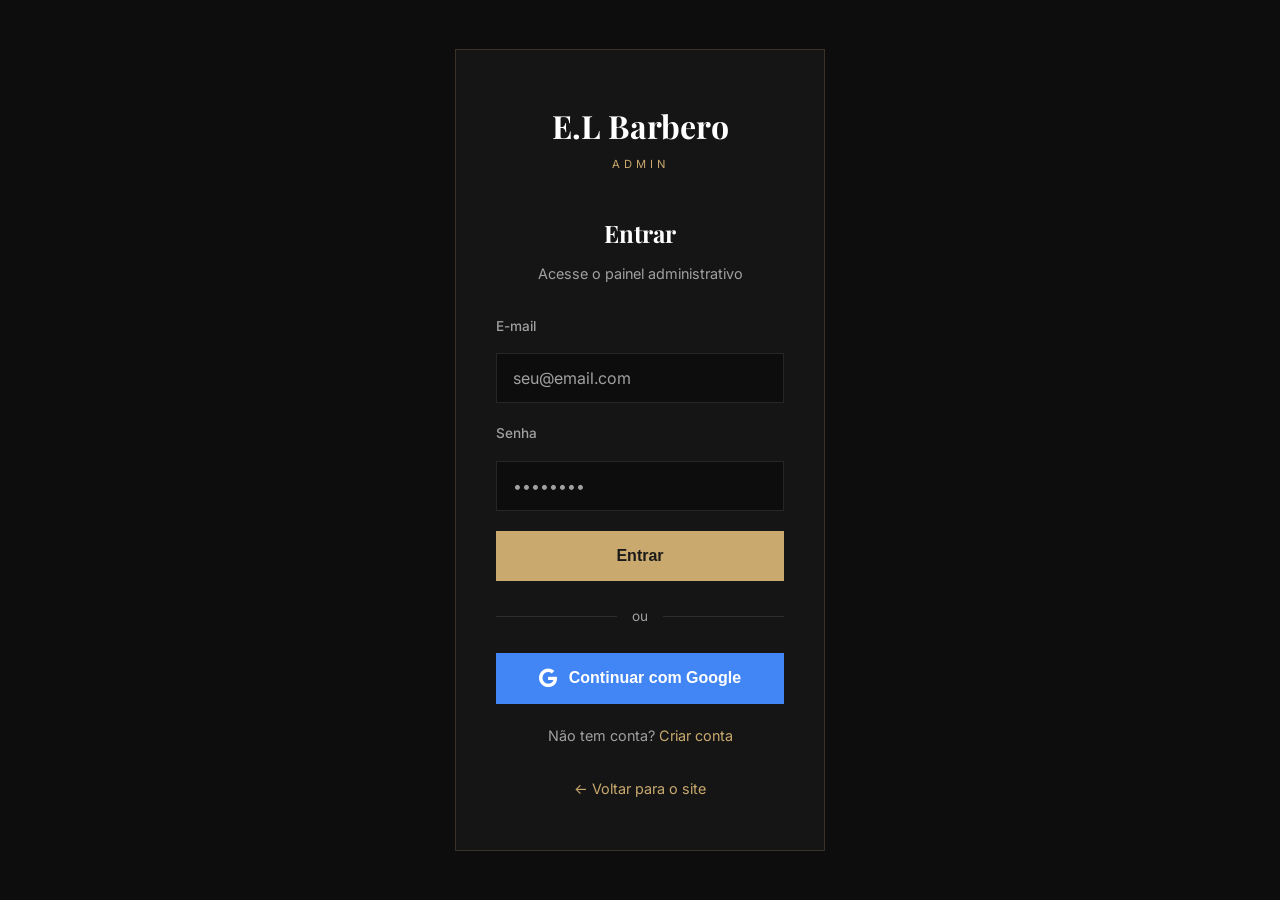
==== commit fe08f2d4: "Adicionado sistema de autenticação com Supabase (email/senha + Google)" ====
--- a/adm.html
+++ b/adm.html
@@ -14,7 +14,7 @@
     <div class="admin-layout">
         <aside class="sidebar">
             <div class="sidebar-header">
-                <a href="../index.html" class="logo" target="_blank">
+                <a href="login.html" class="logo" target="_blank">
                     <span class="logo-text">E.L Barbero</span>
                     <span class="logo-sub">Admin</span>
                 </a>
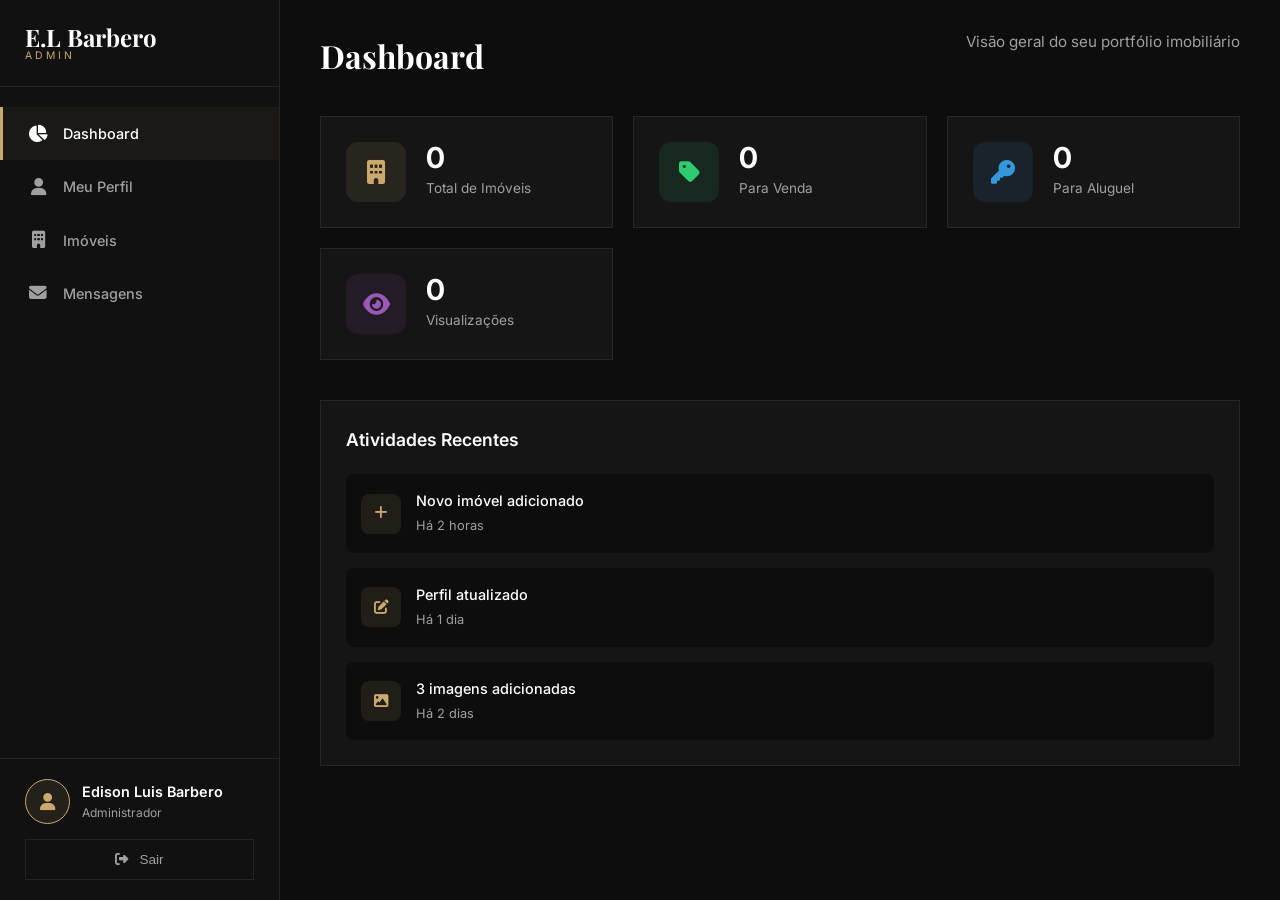
==== commit 747cc78f: "Corrigido login do Supabase - adicionado CDN e ajustado cliente" ====
--- a/adm.html
+++ b/adm.html
@@ -469,6 +469,7 @@
     <!-- Toast Notification -->
     <div class="toast-container" id="toastContainer"></div>
 
+    <script src="js/supabase.js"></script>
     <script src="js/adm-script.js"></script>
 </body>
 </html>
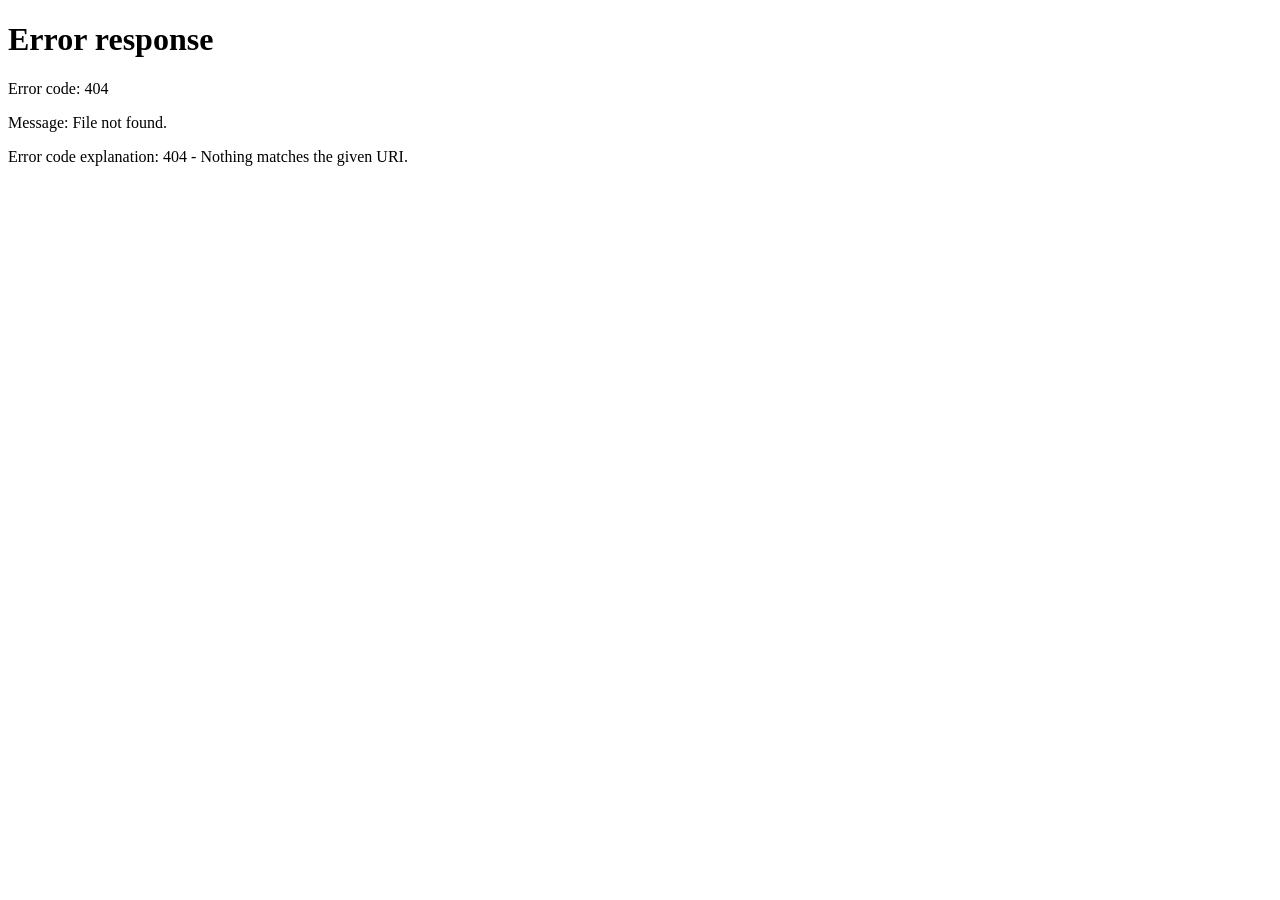
==== commit 325a7b4c: "feat: remove .html extension from URLs with Vercel rewrites" ====
--- a/adm.html
+++ b/adm.html
@@ -14,7 +14,7 @@
     <div class="admin-layout">
         <aside class="sidebar">
             <div class="sidebar-header">
-                <a href="login.html" class="logo" target="_blank">
+                <a href="/login" class="logo" target="_blank">
                     <span class="logo-text">E.L Barbero</span>
                     <span class="logo-sub">Admin</span>
                 </a>
